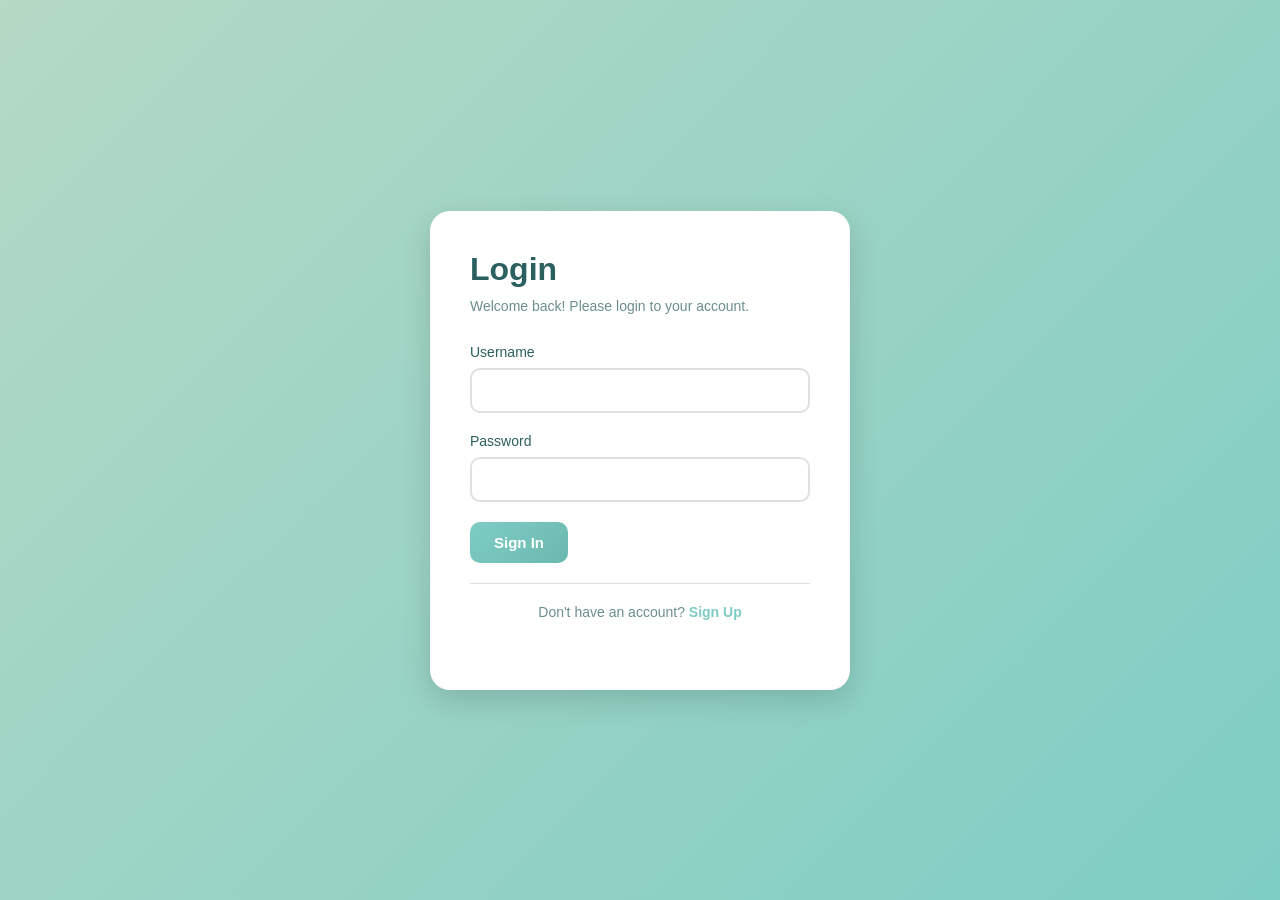
==== index.html @ 94a4f724 "Initial commit of old version" ====
<!DOCTYPE html>
<html lang="en">
<head>
    <meta charset="UTF-8">
    <meta name="viewport" content="width=device-width, initial-scale=1.0">
    <title>Chatroom</title>
</head>
<body>
    <script>
        // Check if user is authenticated
        const token = localStorage.getItem('token');
        if (token) {
            window.location.href = 'chat.html';
        } else {
            window.location.href = 'login.html';
        }
    </script>
</body>
</html>
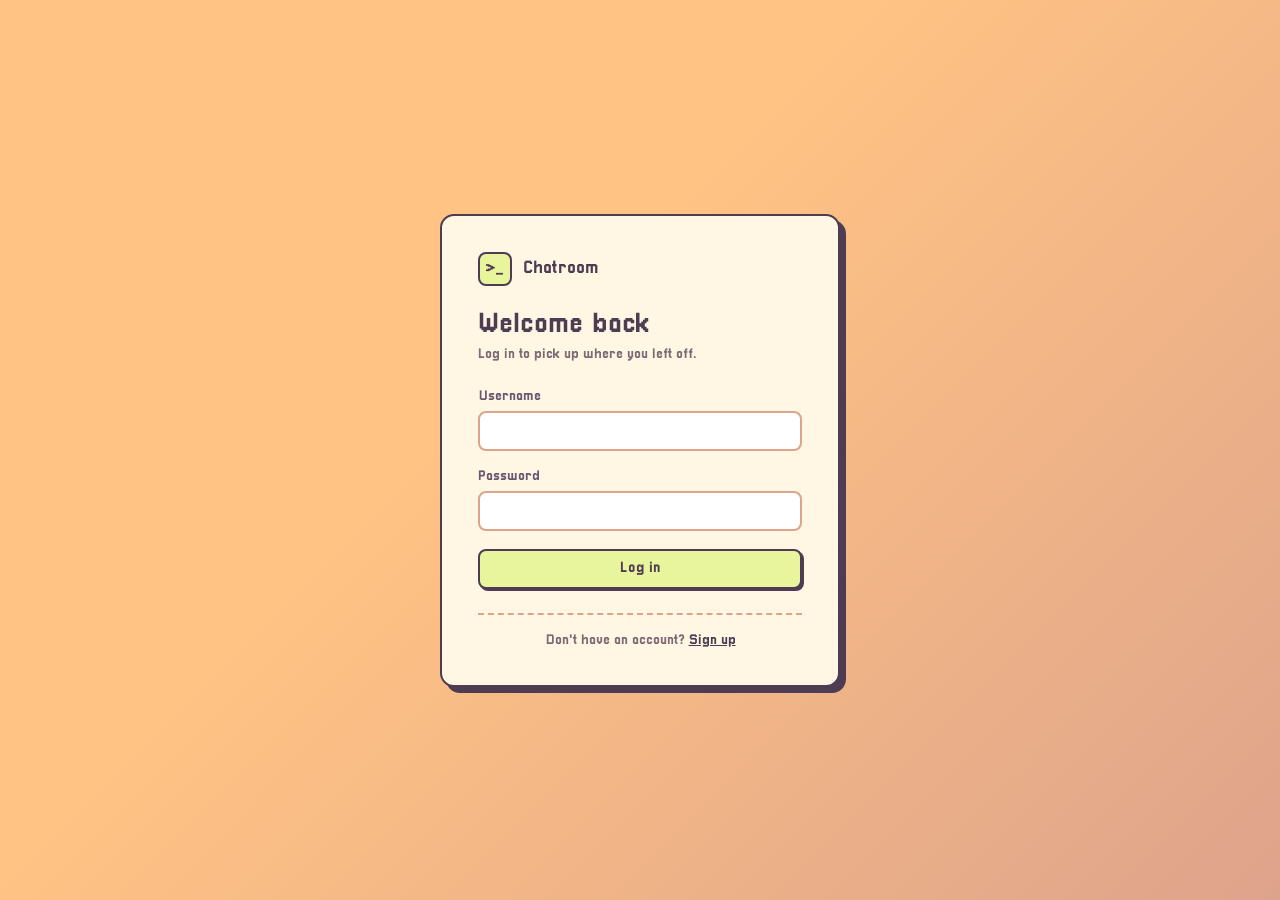
==== commit 8eb82853: "Integrate with hardened backend and rework the chat UI Backend integration: - Signup checks the back" ====
--- a/index.html
+++ b/index.html
@@ -2,18 +2,10 @@
 <html lang="en">
 <head>
     <meta charset="UTF-8">
-    <meta name="viewport" content="width=device-width, initial-scale=1.0">
     <title>Chatroom</title>
+    <script>
+        window.location.replace(localStorage.getItem('token') ? 'chat.html' : 'login.html');
+    </script>
 </head>
-<body>
-    <script>
-        // Check if user is authenticated
-        const token = localStorage.getItem('token');
-        if (token) {
-            window.location.href = 'chat.html';
-        } else {
-            window.location.href = 'login.html';
-        }
-    </script>
-</body>
-</html>+<body></body>
+</html>
